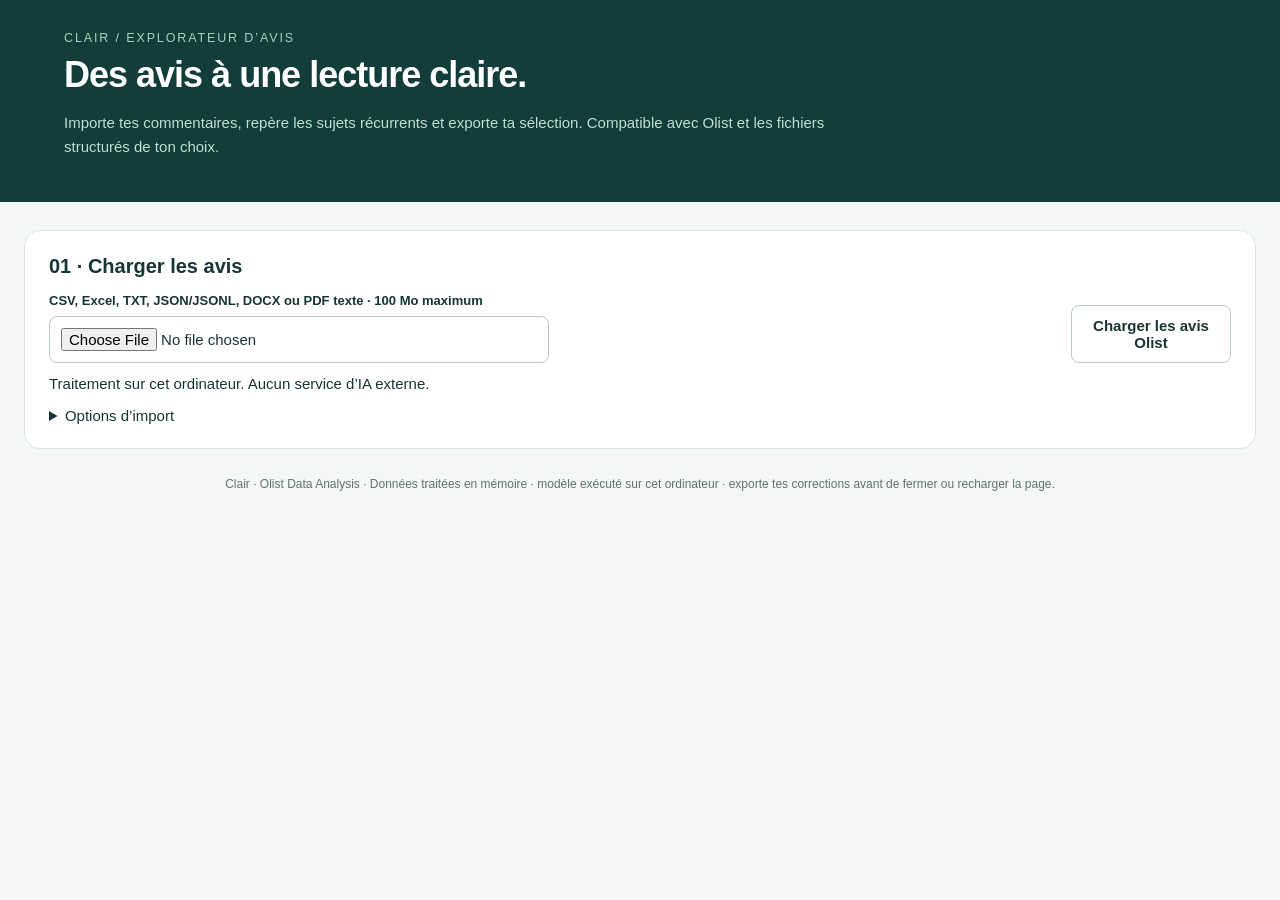
==== avis-tri/index.html @ 98709fe7 "Add Clair: local multilingual review analysis tool and portfolio documentation" ====
<!doctype html>
<html lang="fr"><meta charset="utf-8"><meta name="viewport" content="width=device-width,initial-scale=1"><title>Clair — Tri des avis</title>
<style>
:root{font-family:Inter,Segoe UI,sans-serif;color:#173534;background:#f4f7f5;font-size:15px}*{box-sizing:border-box}body{margin:0}header{background:#123d38;color:white;padding:28px max(5vw,20px)}header small{color:#a9d1bb;letter-spacing:.15em}h1{font-size:36px;letter-spacing:-1px;margin:9px 0}header p{color:#c5dcd3;max-width:800px;line-height:1.6}main{max-width:1440px;margin:28px auto;padding:0 24px}section{background:#fff;border:1px solid #dce6df;border-radius:16px;padding:24px;margin:18px 0}h2{font-size:20px;margin:0 0 15px}p{line-height:1.6}.muted,small{color:#5b736d}.row{display:flex;gap:16px;flex-wrap:wrap;align-items:end}.row>*{flex:1;min-width:160px}label{display:block;font-weight:600;font-size:13px;margin-bottom:8px}button,input,select{font:inherit;border-radius:8px;border:1px solid #baccc2;padding:11px;background:white;color:#173534}button{cursor:pointer;font-weight:600}button.primary{background:#176753;color:#fff;border-color:#176753}button:hover{filter:brightness(.94)}button:disabled{opacity:.5;cursor:wait}input,select{width:100%}input[type=checkbox]{width:auto}input[type=file]{max-width:500px}#status{padding:12px 0;min-height:44px}#status.error{color:#a02e26}#status.ok{color:#176753}.cards{display:grid;grid-template-columns:repeat(4,1fr);gap:16px}.card{border-radius:12px;background:#eff5f0;padding:18px}.card strong{display:block;font-size:30px;margin-top:9px}.charts{display:grid;grid-template-columns:1fr 1fr;gap:28px}.barrow{display:grid;grid-template-columns:150px 1fr 70px;gap:10px;align-items:center;margin:13px 0;font-size:13px}.track{height:14px;background:#edf2ef;border-radius:4px;overflow:hidden}.bar{height:100%;background:#26866c}.bar.negative{background:#c66b45}.bar.unknown{background:#9caea5}.tablewrap{overflow:auto;max-height:650px}table{width:100%;border-collapse:collapse;font-size:13px}th{text-align:left;background:#f0f5f1;position:sticky;top:0;white-space:nowrap}td,th{padding:13px 12px;border-bottom:1px solid #e5ece6;vertical-align:top}td.comment{min-width:310px;max-width:650px;white-space:pre-wrap;word-break:break-word;line-height:1.55}.badge{display:inline-block;border-radius:6px;padding:4px 7px;background:#edf4ef;margin:2px;white-space:nowrap}.negative{color:#963d20;background:#fff0e7}.positive{color:#14604a;background:#e2f4eb}details{max-width:320px}summary{cursor:pointer}pre{white-space:pre-wrap;word-break:break-all}.pagination{display:flex;align-items:center;justify-content:space-between;margin-top:20px}.note{background:#fff8e7;border-left:3px solid #d9b55d;padding:12px 16px;font-size:13px}a{color:#176753}#preview{max-height:190px;overflow:auto;margin:16px 0}footer{margin:24px;text-align:center;color:#60746b;font-size:12px}[hidden]{display:none!important}@media(max-width:750px){.cards,.charts{grid-template-columns:1fr 1fr}.charts{grid-template-columns:1fr}.barrow{grid-template-columns:120px 1fr 55px}main{padding:0 12px}section{padding:16px}h1{font-size:28px}}
</style>
<header><small>CLAIR / EXPLORATEUR D’AVIS</small><h1>Des avis à une lecture claire.</h1><p>Importe tes commentaires, repère les sujets récurrents et exporte ta sélection. Compatible avec Olist et les fichiers structurés de ton choix.</p></header>
<main>
<section><h2>01 · Charger les avis</h2><div class="row"><div><label for="file">CSV, Excel, TXT, JSON/JSONL, DOCX ou PDF texte · 100 Mo maximum</label><input type="file" id="file" accept=".csv,.tsv,.txt,.xlsx,.xlsm,.xls,.json,.jsonl,.ndjson,.docx,.pdf"></div><div style="flex:0"><button id="demo">Charger les avis Olist</button></div></div><div id="status" role="status" aria-live="polite">Traitement sur cet ordinateur. Aucun service d’IA externe.</div>
<details><summary>Options d’import</summary><div class="row" style="margin-top:16px">
<div><label for="delimiter">Séparateur</label><select id="delimiter"><option value="auto">Automatique</option><option value=",">Virgule</option><option value=";">Point-virgule</option><option value="tab">Tabulation</option><option value="|">Barre verticale</option></select></div>
<div><label for="encoding">Encodage</label><select id="encoding"><option value="auto">Automatique</option><option value="utf-8-sig">UTF-8</option><option value="utf-16">UTF-16</option><option value="cp1252">Windows-1252</option><option value="latin-1">Latin-1</option></select></div>
<div><label for="textmode">Fichier TXT</label><select id="textmode"><option value="lines">Un avis par ligne</option><option value="paragraphs">Un avis par paragraphe</option><option value="table">Tableau délimité</option></select></div>
<div><label><input id="header" type="checkbox" checked> Première ligne = en-têtes (tableaux)</label></div></div>
<p><button id="reimport">Réimporter avec ces options</button></p></details>
<div id="sheetbox" hidden><label for="sheet">Feuille Excel</label><select id="sheet"></select></div>
<div id="mapping" hidden><p id="info" class="muted"></p><div class="row"><div><label for="textcol">Commentaire *</label><select id="textcol"></select></div><div><label for="titlecol">Titre (facultatif)</label><select id="titlecol"></select></div><div><label for="ratingcol">Note (facultative)</label><select id="ratingcol"></select></div></div><div id="preview"></div><div class="row">
<div><label for="engine">Moteur de sentiment</label><select id="engine"><option value="local">Modèle multilingue local</option><option value="rules">Règles rapides FR / PT / EN</option></select><small id="modelstatus">Vérification du modèle…</small></div>
<div><label for="scope">Périmètre</label><select id="scope"><option value="all">Tous les avis</option><option value="500">Aperçu : 500 premiers avis</option><option value="2000">Aperçu : 2 000 premiers avis</option></select></div></div>
<details style="max-width:none;margin:20px 0"><summary>Personnaliser les thèmes</summary><label for="customthemes">Un thème par ligne : Nom = mot-clé, expression, autre mot</label><textarea id="customthemes" rows="7" style="width:100%;font:inherit;padding:12px;border:1px solid #baccc2;border-radius:8px"></textarea><small>Les thèmes sont des règles éditables. Les mots doivent correspondre à la langue des avis.</small></details>
<div class="row"><button class="primary" id="analyze">Analyser les avis</button><button id="cancel" disabled>Arrêter après le lot en cours</button></div>
<progress id="progress" value="0" max="100" style="width:100%;margin-top:16px" aria-label="Progression"></progress>
<p id="analysisstatus" role="status" aria-live="polite"></p></div></section>
<div id="results" hidden><section><h2>02 · Vue d’ensemble</h2><div class="cards"><div class="card">Avis affichés<strong id="total">0</strong></div><div class="card">Sentiment négatif<strong id="negative">0</strong></div><div class="card">Sans texte<strong id="empty">0</strong></div><div class="card">Note moyenne*<strong id="mean">—</strong></div></div><p class="muted"><small>*Moyenne des notes numériques de la sélection, dans l’échelle du fichier. Les notes ne déterminent pas le sentiment.</small></p><div class="charts"><div><h3>Sentiment du texte</h3><div id="sentiments"></div></div><div><h3>Thèmes détectés</h3><div id="themes"></div><small>Un avis peut porter sur plusieurs thèmes.</small></div></div><p class="note">Le modèle lit le contexte du commentaire. Les scores sont des scores du modèle, pas une garantie de justesse. Les résultats incertains et les contradictions avec la note peuvent être filtrés pour relecture. Les thèmes restent fondés sur tes règles. Tu peux corriger un sentiment ; cette correction est conservée dans l’export, sans réentraîner le modèle.</p></section>
<section><h2>03 · Filtrer et exporter</h2><div class="row"><div><label for="search">Rechercher dans le commentaire</label><input id="search" placeholder="Ex. entrega, livraison, qualité…"></div><div><label for="sentiment">Sentiment</label><select id="sentiment"><option value="">Tous</option><option>Positif</option><option>Négatif</option><option>Mixte</option><option>Neutre</option><option>Indéterminé</option><option>Sans texte</option></select></div><div><label for="theme">Thème</label><select id="theme"><option value="">Tous</option><option>Livraison</option><option>Produit / qualité</option><option>Prix / paiement</option><option>Service client</option><option>Emballage</option><option>Sans thème détecté</option></select></div></div><div class="row" style="margin-top:16px"><div><label for="min">Note minimum</label><input id="min" type="number" step="any" placeholder="Sans minimum"></div><div><label for="max">Note maximum</label><input id="max" type="number" step="any" placeholder="Sans maximum"></div><div><label for="sort">Trier</label><select id="sort"><option value="original">Ordre du fichier</option><option value="low">Note croissante</option><option value="high">Note décroissante</option><option value="long">Commentaire le plus long</option></select></div><div><label><input type="checkbox" id="duplicates"> Textes répétés uniquement</label><button id="reset">Réinitialiser les filtres</button></div></div><div class="row" style="margin-top:16px"><label><input type="checkbox" id="uncertain"> Résultats à vérifier</label><label><input type="checkbox" id="corrected"> Corrections manuelles</label><div><label for="scale">Échelle des notes (contradictions)</label><select id="scale"><option value="">Ne pas comparer</option><option value="5">1 à 5</option><option value="10">0 à 10</option></select></div><label><input type="checkbox" id="conflict"> Note et sentiment contradictoires</label></div>
<p class="muted"><small>Les textes répétés sont signalés, jamais supprimés. Une répétition ne prouve pas un faux avis.</small></p><p id="coverage" class="note" hidden></p><div class="row"><button id="export" class="primary">Exporter la sélection en CSV</button><button id="json">Exporter la sélection en JSON</button></div></section>
<section><h2>Avis sélectionnés</h2><p id="resultcount" class="muted"></p><div class="tablewrap"><table><thead><tr><th>Ligne*</th><th>Commentaire</th><th>Note</th><th>Sentiment / correction</th><th>Thèmes</th><th>Détails</th></tr></thead><tbody id="body"></tbody></table></div><div class="pagination"><button id="prev">← Précédent</button><span id="page"></span><button id="next">Suivant →</button></div><small>*Position de l’avis parmi les enregistrements importés, hors en-tête et lignes vides.</small></section></div></main><footer>Clair · Olist Data Analysis · Données traitées en mémoire · modèle exécuté sur cet ordinateur · exporte tes corrections avant de fermer ou recharger la page.</footer>
<section id="downloadbox" hidden style="position:fixed;bottom:20px;right:20px;z-index:10;max-width:420px;box-shadow:0 8px 32px #123d3833" role="status"><strong>Export prêt</strong><p>Une copie est conservée dans le dossier exports de l’outil.</p><a id="downloadlink" href="#">Télécharger l’export</a><button id="closedownload" style="margin-left:12px">Fermer</button></section>
<script src="/app.js"></script></html>
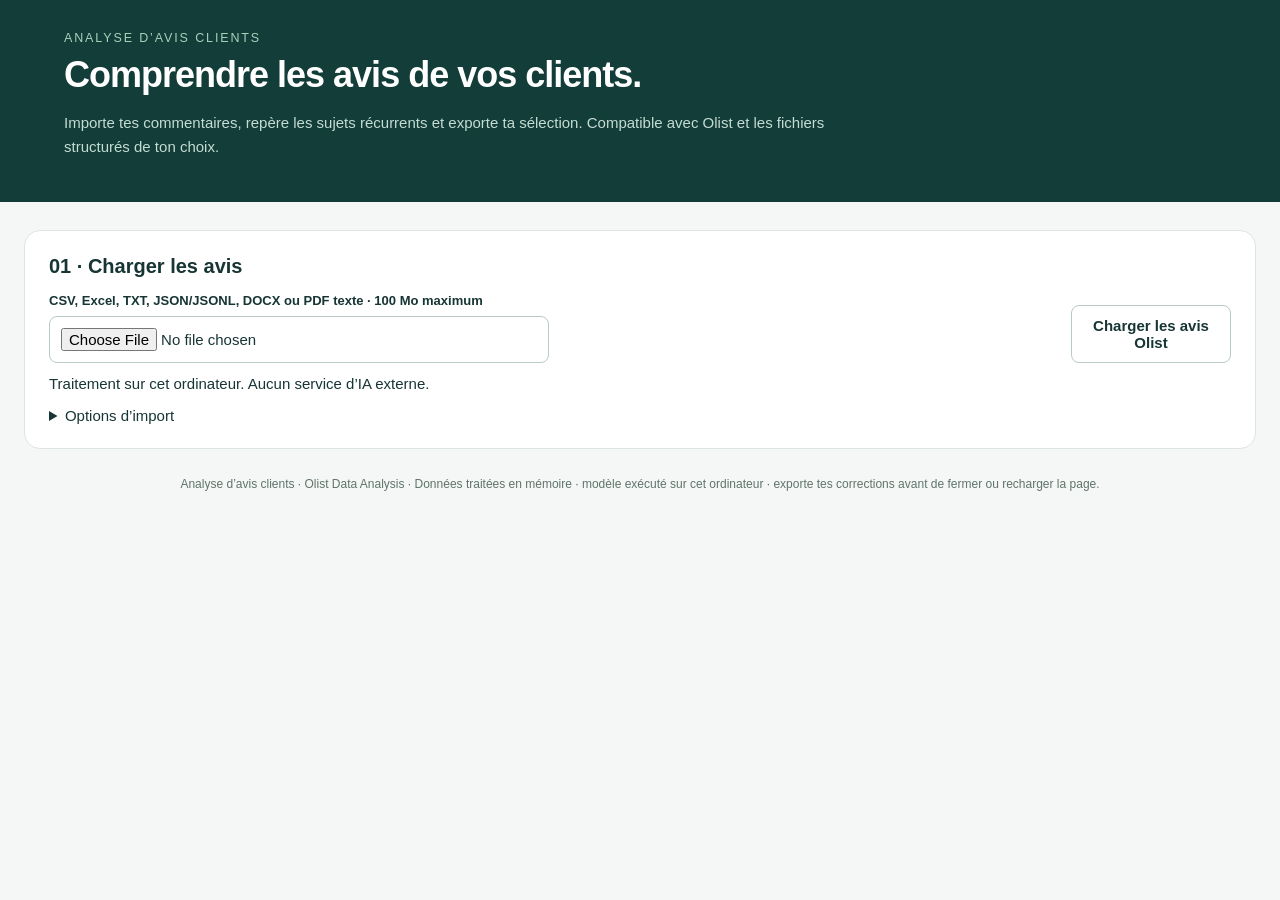
==== commit 675e97bb: "Rename Clair to Analyse d’avis clients across the interface and portfolio" ====
--- a/avis-tri/index.html
+++ b/avis-tri/index.html
@@ -1,9 +1,9 @@
 <!doctype html>
-<html lang="fr"><meta charset="utf-8"><meta name="viewport" content="width=device-width,initial-scale=1"><title>Clair — Tri des avis</title>
+<html lang="fr"><meta charset="utf-8"><meta name="viewport" content="width=device-width,initial-scale=1"><title>Analyse d’avis clients — Tri des avis</title>
 <style>
 :root{font-family:Inter,Segoe UI,sans-serif;color:#173534;background:#f4f7f5;font-size:15px}*{box-sizing:border-box}body{margin:0}header{background:#123d38;color:white;padding:28px max(5vw,20px)}header small{color:#a9d1bb;letter-spacing:.15em}h1{font-size:36px;letter-spacing:-1px;margin:9px 0}header p{color:#c5dcd3;max-width:800px;line-height:1.6}main{max-width:1440px;margin:28px auto;padding:0 24px}section{background:#fff;border:1px solid #dce6df;border-radius:16px;padding:24px;margin:18px 0}h2{font-size:20px;margin:0 0 15px}p{line-height:1.6}.muted,small{color:#5b736d}.row{display:flex;gap:16px;flex-wrap:wrap;align-items:end}.row>*{flex:1;min-width:160px}label{display:block;font-weight:600;font-size:13px;margin-bottom:8px}button,input,select{font:inherit;border-radius:8px;border:1px solid #baccc2;padding:11px;background:white;color:#173534}button{cursor:pointer;font-weight:600}button.primary{background:#176753;color:#fff;border-color:#176753}button:hover{filter:brightness(.94)}button:disabled{opacity:.5;cursor:wait}input,select{width:100%}input[type=checkbox]{width:auto}input[type=file]{max-width:500px}#status{padding:12px 0;min-height:44px}#status.error{color:#a02e26}#status.ok{color:#176753}.cards{display:grid;grid-template-columns:repeat(4,1fr);gap:16px}.card{border-radius:12px;background:#eff5f0;padding:18px}.card strong{display:block;font-size:30px;margin-top:9px}.charts{display:grid;grid-template-columns:1fr 1fr;gap:28px}.barrow{display:grid;grid-template-columns:150px 1fr 70px;gap:10px;align-items:center;margin:13px 0;font-size:13px}.track{height:14px;background:#edf2ef;border-radius:4px;overflow:hidden}.bar{height:100%;background:#26866c}.bar.negative{background:#c66b45}.bar.unknown{background:#9caea5}.tablewrap{overflow:auto;max-height:650px}table{width:100%;border-collapse:collapse;font-size:13px}th{text-align:left;background:#f0f5f1;position:sticky;top:0;white-space:nowrap}td,th{padding:13px 12px;border-bottom:1px solid #e5ece6;vertical-align:top}td.comment{min-width:310px;max-width:650px;white-space:pre-wrap;word-break:break-word;line-height:1.55}.badge{display:inline-block;border-radius:6px;padding:4px 7px;background:#edf4ef;margin:2px;white-space:nowrap}.negative{color:#963d20;background:#fff0e7}.positive{color:#14604a;background:#e2f4eb}details{max-width:320px}summary{cursor:pointer}pre{white-space:pre-wrap;word-break:break-all}.pagination{display:flex;align-items:center;justify-content:space-between;margin-top:20px}.note{background:#fff8e7;border-left:3px solid #d9b55d;padding:12px 16px;font-size:13px}a{color:#176753}#preview{max-height:190px;overflow:auto;margin:16px 0}footer{margin:24px;text-align:center;color:#60746b;font-size:12px}[hidden]{display:none!important}@media(max-width:750px){.cards,.charts{grid-template-columns:1fr 1fr}.charts{grid-template-columns:1fr}.barrow{grid-template-columns:120px 1fr 55px}main{padding:0 12px}section{padding:16px}h1{font-size:28px}}
 </style>
-<header><small>CLAIR / EXPLORATEUR D’AVIS</small><h1>Des avis à une lecture claire.</h1><p>Importe tes commentaires, repère les sujets récurrents et exporte ta sélection. Compatible avec Olist et les fichiers structurés de ton choix.</p></header>
+<header><small>ANALYSE D’AVIS CLIENTS</small><h1>Comprendre les avis de vos clients.</h1><p>Importe tes commentaires, repère les sujets récurrents et exporte ta sélection. Compatible avec Olist et les fichiers structurés de ton choix.</p></header>
 <main>
 <section><h2>01 · Charger les avis</h2><div class="row"><div><label for="file">CSV, Excel, TXT, JSON/JSONL, DOCX ou PDF texte · 100 Mo maximum</label><input type="file" id="file" accept=".csv,.tsv,.txt,.xlsx,.xlsm,.xls,.json,.jsonl,.ndjson,.docx,.pdf"></div><div style="flex:0"><button id="demo">Charger les avis Olist</button></div></div><div id="status" role="status" aria-live="polite">Traitement sur cet ordinateur. Aucun service d’IA externe.</div>
 <details><summary>Options d’import</summary><div class="row" style="margin-top:16px">
@@ -23,6 +23,6 @@
 <div id="results" hidden><section><h2>02 · Vue d’ensemble</h2><div class="cards"><div class="card">Avis affichés<strong id="total">0</strong></div><div class="card">Sentiment négatif<strong id="negative">0</strong></div><div class="card">Sans texte<strong id="empty">0</strong></div><div class="card">Note moyenne*<strong id="mean">—</strong></div></div><p class="muted"><small>*Moyenne des notes numériques de la sélection, dans l’échelle du fichier. Les notes ne déterminent pas le sentiment.</small></p><div class="charts"><div><h3>Sentiment du texte</h3><div id="sentiments"></div></div><div><h3>Thèmes détectés</h3><div id="themes"></div><small>Un avis peut porter sur plusieurs thèmes.</small></div></div><p class="note">Le modèle lit le contexte du commentaire. Les scores sont des scores du modèle, pas une garantie de justesse. Les résultats incertains et les contradictions avec la note peuvent être filtrés pour relecture. Les thèmes restent fondés sur tes règles. Tu peux corriger un sentiment ; cette correction est conservée dans l’export, sans réentraîner le modèle.</p></section>
 <section><h2>03 · Filtrer et exporter</h2><div class="row"><div><label for="search">Rechercher dans le commentaire</label><input id="search" placeholder="Ex. entrega, livraison, qualité…"></div><div><label for="sentiment">Sentiment</label><select id="sentiment"><option value="">Tous</option><option>Positif</option><option>Négatif</option><option>Mixte</option><option>Neutre</option><option>Indéterminé</option><option>Sans texte</option></select></div><div><label for="theme">Thème</label><select id="theme"><option value="">Tous</option><option>Livraison</option><option>Produit / qualité</option><option>Prix / paiement</option><option>Service client</option><option>Emballage</option><option>Sans thème détecté</option></select></div></div><div class="row" style="margin-top:16px"><div><label for="min">Note minimum</label><input id="min" type="number" step="any" placeholder="Sans minimum"></div><div><label for="max">Note maximum</label><input id="max" type="number" step="any" placeholder="Sans maximum"></div><div><label for="sort">Trier</label><select id="sort"><option value="original">Ordre du fichier</option><option value="low">Note croissante</option><option value="high">Note décroissante</option><option value="long">Commentaire le plus long</option></select></div><div><label><input type="checkbox" id="duplicates"> Textes répétés uniquement</label><button id="reset">Réinitialiser les filtres</button></div></div><div class="row" style="margin-top:16px"><label><input type="checkbox" id="uncertain"> Résultats à vérifier</label><label><input type="checkbox" id="corrected"> Corrections manuelles</label><div><label for="scale">Échelle des notes (contradictions)</label><select id="scale"><option value="">Ne pas comparer</option><option value="5">1 à 5</option><option value="10">0 à 10</option></select></div><label><input type="checkbox" id="conflict"> Note et sentiment contradictoires</label></div>
 <p class="muted"><small>Les textes répétés sont signalés, jamais supprimés. Une répétition ne prouve pas un faux avis.</small></p><p id="coverage" class="note" hidden></p><div class="row"><button id="export" class="primary">Exporter la sélection en CSV</button><button id="json">Exporter la sélection en JSON</button></div></section>
-<section><h2>Avis sélectionnés</h2><p id="resultcount" class="muted"></p><div class="tablewrap"><table><thead><tr><th>Ligne*</th><th>Commentaire</th><th>Note</th><th>Sentiment / correction</th><th>Thèmes</th><th>Détails</th></tr></thead><tbody id="body"></tbody></table></div><div class="pagination"><button id="prev">← Précédent</button><span id="page"></span><button id="next">Suivant →</button></div><small>*Position de l’avis parmi les enregistrements importés, hors en-tête et lignes vides.</small></section></div></main><footer>Clair · Olist Data Analysis · Données traitées en mémoire · modèle exécuté sur cet ordinateur · exporte tes corrections avant de fermer ou recharger la page.</footer>
+<section><h2>Avis sélectionnés</h2><p id="resultcount" class="muted"></p><div class="tablewrap"><table><thead><tr><th>Ligne*</th><th>Commentaire</th><th>Note</th><th>Sentiment / correction</th><th>Thèmes</th><th>Détails</th></tr></thead><tbody id="body"></tbody></table></div><div class="pagination"><button id="prev">← Précédent</button><span id="page"></span><button id="next">Suivant →</button></div><small>*Position de l’avis parmi les enregistrements importés, hors en-tête et lignes vides.</small></section></div></main><footer>Analyse d’avis clients · Olist Data Analysis · Données traitées en mémoire · modèle exécuté sur cet ordinateur · exporte tes corrections avant de fermer ou recharger la page.</footer>
 <section id="downloadbox" hidden style="position:fixed;bottom:20px;right:20px;z-index:10;max-width:420px;box-shadow:0 8px 32px #123d3833" role="status"><strong>Export prêt</strong><p>Une copie est conservée dans le dossier exports de l’outil.</p><a id="downloadlink" href="#">Télécharger l’export</a><button id="closedownload" style="margin-left:12px">Fermer</button></section>
 <script src="/app.js"></script></html>
